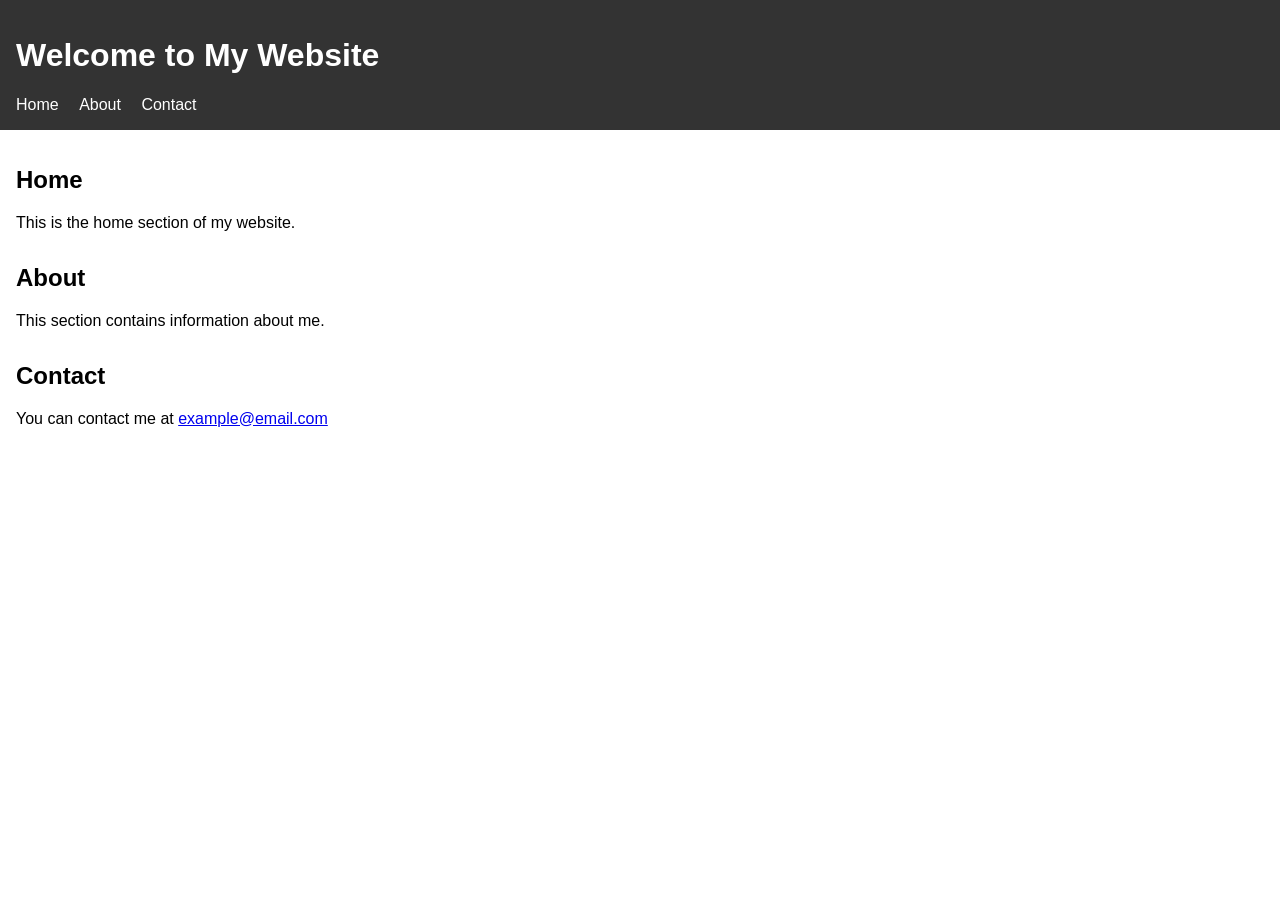
==== index.html @ 0ea0a12b "feat: add dashboard" ====
<!DOCTYPE html>
<html lang="en">
<head>
    <meta charset="UTF-8">
    <meta name="viewport" content="width=device-width, initial-scale=1.0">
    <title>My Website</title>
    <link rel="stylesheet" href="style.css">   
</head>
<body>
    <header>
        <h1>Welcome to My Website</h1>
        <nav>
            <ul>
                <li><a href="#home">Home</a></li>
                <li><a href="#about">About</a></li>
                <li><a href="#contact">Contact</a></li>
            </ul>
        </nav>
    </header>

    <main>
        <section id="home">
            <h2>Home</h2>
            <p>This is the home section of my website.</p>
        </section>

        <section id="about">
            <h2>About</h2>
            <p>This section contains information about me.</p>
        </section>

        <section id="contact">
            <h2>Contact</h2>
            <p>You can contact me at <a href="mailto:example@email.com">example@email.com</a></p>
        </section>
    </main>
</body>
</html>
---- style.css ----
body {
    font-family: Arial, sans-serif;
    margin: 0;
    padding: 0;
}

header {
    background-color: #333;
    color: #fff;
    padding: 1rem;
}

nav ul {
    list-style-type: none;
    margin: 0;
    padding: 0;
}

nav ul li {
    display: inline-block;
    margin-right: 1rem;
}

nav ul li a {
    color: #fff;
    text-decoration: none;
}

main {
    padding: 1rem;
}

section {
    margin-bottom: 2rem;
}

footer {
    background-color: #333;
    color: #fff;
    padding: 1rem;
    text-align: center;
}

heading {
    font-size: 1.5rem;
    margin-bottom: 0.5rem;
}
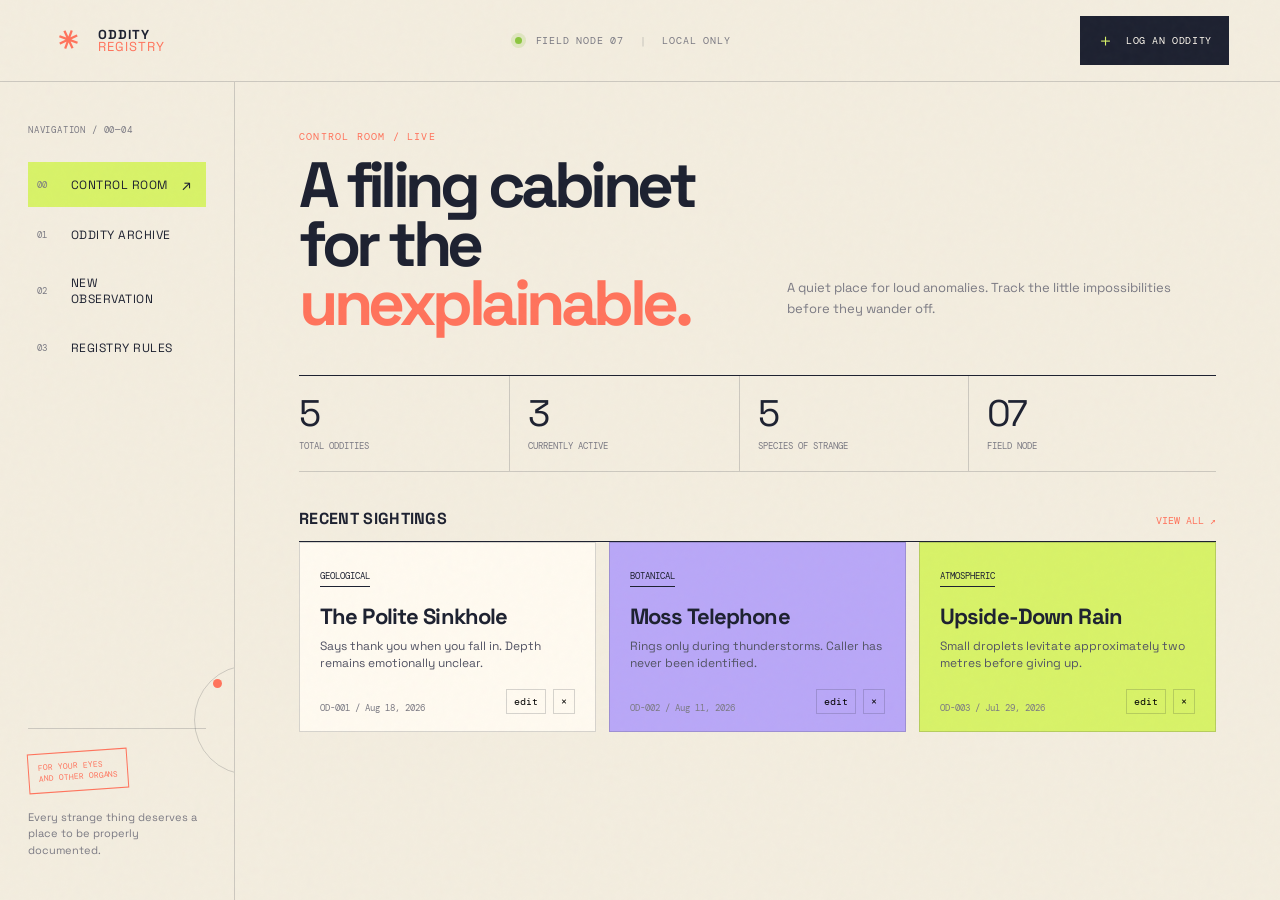
==== commit cfba98ce: "feat: modify frontend design and add interactivity" ====
--- a/index.html
+++ b/index.html
@@ -3,36 +3,43 @@
 <head>
     <meta charset="UTF-8">
     <meta name="viewport" content="width=device-width, initial-scale=1.0">
-    <title>My Website</title>
-    <link rel="stylesheet" href="style.css">   
+    <title>Oddity Registry</title>
+    <link rel="preconnect" href="https://fonts.googleapis.com">
+    <link rel="preconnect" href="https://fonts.gstatic.com" crossorigin>
+    <link href="https://fonts.googleapis.com/css2?family=DM+Mono:wght@400;500&family=Space+Grotesk:wght@400;500;600;700&display=swap" rel="stylesheet">
+    <link rel="stylesheet" href="style.css">
 </head>
 <body>
-    <header>
-        <h1>Welcome to My Website</h1>
-        <nav>
-            <ul>
-                <li><a href="#home">Home</a></li>
-                <li><a href="#about">About</a></li>
-                <li><a href="#contact">Contact</a></li>
-            </ul>
-        </nav>
+    <div class="noise"></div>
+    <header class="topbar">
+        <a class="brand" href="#dashboard" aria-label="Oddity Registry home">
+            <span class="brand-mark">✳</span>
+            <span>ODDITY<br><em>REGISTRY</em></span>
+        </a>
+        <div class="status"><span class="status-dot"></span> FIELD NODE 07 <span class="status-divider">|</span> LOCAL ONLY</div>
+        <button class="top-add" data-route="new"><span>＋</span> log an oddity</button>
     </header>
 
-    <main>
-        <section id="home">
-            <h2>Home</h2>
-            <p>This is the home section of my website.</p>
-        </section>
+    <div class="app-shell">
+        <aside class="sidebar">
+            <p class="eyebrow">Navigation / 00—04</p>
+            <nav class="main-nav" aria-label="Main navigation">
+                <a href="#dashboard" data-nav="dashboard"><span class="nav-number">00</span><span>control room</span><span class="nav-arrow">↗</span></a>
+                <a href="#archive" data-nav="archive"><span class="nav-number">01</span><span>oddity archive</span><span class="nav-arrow">↗</span></a>
+                <a href="#new" data-nav="new"><span class="nav-number">02</span><span>new observation</span><span class="nav-arrow">↗</span></a>
+                <a href="#settings" data-nav="settings"><span class="nav-number">03</span><span>registry rules</span><span class="nav-arrow">↗</span></a>
+            </nav>
+            <div class="sidebar-note">
+                <span class="stamp">FOR YOUR EYES<br>AND OTHER ORGANS</span>
+                <p>Every strange thing deserves a place to be properly documented.</p>
+            </div>
+            <div class="orbit orbit-small"></div>
+        </aside>
 
-        <section id="about">
-            <h2>About</h2>
-            <p>This section contains information about me.</p>
-        </section>
+        <main id="app" class="content" aria-live="polite"></main>
+    </div>
 
-        <section id="contact">
-            <h2>Contact</h2>
-            <p>You can contact me at <a href="mailto:example@email.com">example@email.com</a></p>
-        </section>
-    </main>
+    <div id="toast" class="toast" role="status"></div>
+    <script src="app.js"></script>
 </body>
 </html>
--- a/style.css
+++ b/style.css
@@ -1,49 +1,27 @@
-body {
-    font-family: Arial, sans-serif;
-    margin: 0;
-    padding: 0;
-}
+@import url('https://fonts.googleapis.com/css2?family=DM+Mono:wght@400;500&family=Space+Grotesk:wght@400;500;600;700&display=swap');
 
-header {
-    background-color: #333;
-    color: #fff;
-    padding: 1rem;
-}
-
-nav ul {
-    list-style-type: none;
-    margin: 0;
-    padding: 0;
-}
-
-nav ul li {
-    display: inline-block;
-    margin-right: 1rem;
-}
-
-nav ul li a {
-    color: #fff;
-    text-decoration: none;
-}
-
-main {
-    padding: 1rem;
-}
-
-section {
-    margin-bottom: 2rem;
-}
-
-footer {
-    background-color: #333;
-    color: #fff;
-    padding: 1rem;
-    text-align: center;
-}
-
-heading {
-    font-size: 1.5rem;
-    margin-bottom: 0.5rem;
-}
+:root { --ink: #1d2130; --paper: #f3eddf; --cream: #fffaf0; --coral: #ff735c; --lime: #d8f268; --lavender: #b9a7f7; --muted: #7b7a83; --line: rgba(29, 33, 48, .18); }
+* { box-sizing: border-box; }
+body { margin: 0; color: var(--ink); background: var(--paper); font-family: 'Space Grotesk', sans-serif; min-height: 100vh; }
+button, input, select, textarea { font: inherit; }
+button, a { -webkit-tap-highlight-color: transparent; }
+a { color: inherit; text-decoration: none; }
+.noise { position: fixed; inset: 0; opacity: .08; pointer-events: none; z-index: 5; background-image: url("data:image/svg+xml,%3Csvg viewBox='0 0 160 160' xmlns='http://www.w3.org/2000/svg'%3E%3Cfilter id='n'%3E%3CfeTurbulence type='fractalNoise' baseFrequency='.8' numOctaves='4' stitchTiles='stitch'/%3E%3C/filter%3E%3Crect width='100%25' height='100%25' filter='url(%23n)' opacity='.3'/%3E%3C/svg%3E"); }
+.topbar { height: 82px; padding: 0 4vw; display: flex; align-items: center; justify-content: space-between; border-bottom: 1px solid var(--line); position: relative; z-index: 2; }
+.brand { display: flex; gap: 12px; align-items: center; font-size: 13px; line-height: .86; font-weight: 700; letter-spacing: .08em; }
+.brand em { font-style: normal; font-weight: 400; color: var(--coral); }
+.brand-mark { width: 35px; height: 35px; display: grid; place-items: center; font-size: 25px; color: var(--coral); transform: rotate(20deg); }
+.status, .eyebrow, .mono, .tag, .status-pill, label, .top-add, .stamp, .nav-number { font-family: 'DM Mono', monospace; }
+.status { font-size: 10px; letter-spacing: .08em; color: var(--muted); }.status-dot { display: inline-block; width: 7px; height: 7px; margin-right: 7px; border-radius: 50%; background: #8cc63f; box-shadow: 0 0 0 4px #8cc63f33; }.status-divider { margin: 0 9px; opacity: .4; }
+.top-add, .primary-btn { border: 0; background: var(--ink); color: var(--cream); padding: 13px 17px; cursor: pointer; text-transform: uppercase; letter-spacing: .06em; font-size: 10px; transition: transform .2s, background .2s; }.top-add:hover, .primary-btn:hover { background: var(--coral); transform: translateY(-2px); }.top-add span { color: var(--lime); font-size: 17px; vertical-align: -2px; margin-right: 5px; }
+.app-shell { display: grid; grid-template-columns: 235px 1fr; min-height: calc(100vh - 82px); position: relative; z-index: 1; }.sidebar { border-right: 1px solid var(--line); padding: 42px 28px; position: relative; overflow: hidden; }.eyebrow { margin: 0 0 26px; font-size: 9px; color: var(--muted); letter-spacing: .09em; text-transform: uppercase; }.main-nav { display: grid; gap: 5px; }.main-nav a { display: grid; grid-template-columns: 26px 1fr 15px; gap: 8px; align-items: center; padding: 13px 9px; font-size: 12px; text-transform: uppercase; letter-spacing: .04em; transition: background .2s; }.main-nav a:hover, .main-nav a.active { background: var(--lime); }.nav-number { color: var(--muted); font-size: 9px; }.nav-arrow { font-size: 15px; opacity: 0; }.main-nav a:hover .nav-arrow, .main-nav a.active .nav-arrow { opacity: 1; }.sidebar-note { position: absolute; bottom: 42px; left: 28px; right: 28px; border-top: 1px solid var(--line); padding-top: 22px; }.stamp { display: inline-block; padding: 8px 9px; border: 1px solid var(--coral); color: var(--coral); font-size: 8px; line-height: 1.35; transform: rotate(-4deg); }.sidebar-note p { font-size: 11px; line-height: 1.5; margin: 18px 0 0; color: var(--muted); }.orbit { position: absolute; border: 1px solid var(--line); border-radius: 50%; pointer-events: none; }.orbit-small { width: 110px; height: 110px; right: -70px; bottom: 125px; }.orbit-small:after { content: ''; position: absolute; width: 9px; height: 9px; background: var(--coral); border-radius: 50%; top: 13px; left: 18px; }
+.content { padding: 48px 5vw 70px; max-width: 1300px; width: 100%; }.page-heading { display: flex; align-items: end; justify-content: space-between; gap: 20px; margin-bottom: 42px; }.kicker { font: 10px 'DM Mono', monospace; color: var(--coral); text-transform: uppercase; letter-spacing: .12em; margin: 0 0 13px; }.page-heading h1 { font-size: clamp(39px, 5vw, 72px); line-height: .92; letter-spacing: -.07em; margin: 0; max-width: 700px; }.page-heading h1 em { color: var(--coral); font-style: normal; }.subtle { color: var(--muted); font-size: 13px; line-height: 1.6; max-width: 430px; }
+.metrics { display: grid; grid-template-columns: repeat(4, 1fr); border-top: 1px solid var(--ink); border-bottom: 1px solid var(--line); margin-bottom: 36px; }.metric { padding: 19px 14px 19px 0; border-right: 1px solid var(--line); margin-right: 18px; }.metric:last-child { border-right: 0; }.metric-value { font-size: 37px; letter-spacing: -.07em; line-height: 1; }.metric-label { font: 9px 'DM Mono', monospace; color: var(--muted); text-transform: uppercase; margin-top: 8px; }
+.section-head { display: flex; justify-content: space-between; align-items: baseline; border-bottom: 1px solid var(--ink); padding-bottom: 12px; margin-bottom: 0; }.section-head h2 { font-size: 16px; margin: 0; text-transform: uppercase; letter-spacing: .02em; }.text-link { color: var(--coral); font: 10px 'DM Mono', monospace; text-transform: uppercase; }.records { display: grid; grid-template-columns: repeat(3, 1fr); gap: 13px; }.record-card { background: var(--cream); border: 1px solid var(--line); padding: 20px; min-height: 190px; position: relative; transition: transform .2s; }.record-card:hover { transform: rotate(-1deg) translateY(-3px); }.record-card:nth-child(2n) { background: var(--lavender); }.record-card:nth-child(3n) { background: var(--lime); }.record-card h3 { font-size: 22px; margin: 15px 0 8px; letter-spacing: -.04em; }.record-card p { color: #525363; font-size: 12px; margin: 0; line-height: 1.45; }.tag { display: inline-block; font-size: 9px; text-transform: uppercase; border-bottom: 1px solid currentColor; padding-bottom: 4px; }.record-meta { display: flex; justify-content: space-between; align-items: end; position: absolute; bottom: 17px; left: 20px; right: 20px; }.record-meta small { font: 9px 'DM Mono', monospace; color: var(--muted); }.card-actions { display: flex; gap: 7px; }.icon-btn { border: 1px solid var(--line); background: transparent; font: 10px 'DM Mono', monospace; cursor: pointer; padding: 5px 7px; }.icon-btn:hover { background: var(--ink); color: var(--cream); }
+.archive-toolbar { display: flex; gap: 10px; margin-bottom: 25px; }.search-input, .filter-select { border: 1px solid var(--line); background: transparent; padding: 12px 14px; color: var(--ink); }.search-input { flex: 1; }.filter-select { min-width: 160px; }.archive-list { display: grid; gap: 1px; background: var(--line); border: 1px solid var(--line); }.archive-row { display: grid; grid-template-columns: 34px 1.3fr 1fr 100px 105px; align-items: center; gap: 18px; background: var(--cream); padding: 18px 20px; }.archive-row:hover { background: var(--lime); }.archive-row .row-number { font: 10px 'DM Mono', monospace; color: var(--coral); }.archive-row strong { font-size: 15px; }.archive-row small { color: var(--muted); font: 10px 'DM Mono', monospace; }.status-pill { font-size: 9px; text-transform: uppercase; }.status-pill.active { color: #5a8b22; }.status-pill.dormant { color: #998500; }
+.form-layout { display: grid; grid-template-columns: 1fr 260px; gap: 50px; max-width: 900px; }.form { display: grid; gap: 22px; }.field { display: grid; gap: 8px; }.field label { color: var(--muted); text-transform: uppercase; font-size: 9px; }.field input, .field select, .field textarea { width: 100%; border: 0; border-bottom: 1px solid var(--ink); background: transparent; padding: 10px 0; outline: 0; color: var(--ink); }.field textarea { resize: vertical; min-height: 90px; }.field input:focus, .field textarea:focus, .field select:focus { border-color: var(--coral); }.form-buttons { display: flex; gap: 10px; align-items: center; margin-top: 10px; }.cancel-btn { background: transparent; border: 0; cursor: pointer; color: var(--muted); font: 10px 'DM Mono', monospace; text-transform: uppercase; }.form-aside { background: var(--lavender); padding: 24px; align-self: start; transform: rotate(2deg); }.form-aside h3 { font-size: 25px; letter-spacing: -.06em; margin: 0 0 13px; }.form-aside p { font-size: 12px; line-height: 1.55; color: #525363; }.form-aside .big-eye { display: block; font-size: 60px; margin-bottom: 12px; }
+.settings-list { display: grid; gap: 1px; max-width: 700px; background: var(--line); border: 1px solid var(--line); }.setting { background: var(--cream); padding: 22px; display: flex; justify-content: space-between; align-items: center; gap: 20px; }.setting h3 { font-size: 14px; margin: 0 0 5px; }.setting p { color: var(--muted); font-size: 11px; margin: 0; }.switch { width: 42px; height: 23px; border-radius: 20px; background: var(--ink); padding: 3px; cursor: pointer; }.switch:after { content: ''; display: block; width: 17px; height: 17px; border-radius: 50%; background: var(--lime); transition: transform .2s; }.switch.off { background: var(--muted); }.switch.off:after { transform: translateX(0); background: var(--cream); }.switch:not(.off):after { transform: translateX(19px); }
+.toast { position: fixed; right: 24px; bottom: 24px; padding: 14px 18px; background: var(--ink); color: var(--lime); font: 10px 'DM Mono', monospace; transform: translateY(120px); transition: transform .3s; z-index: 10; }.toast.show { transform: translateY(0); }
+@media (max-width: 820px) { .topbar { height: auto; padding: 18px 20px; flex-wrap: wrap; gap: 16px; }.status { order: 3; width: 100%; }.app-shell { grid-template-columns: 1fr; }.sidebar { border-right: 0; border-bottom: 1px solid var(--line); padding: 17px 20px 14px; }.eyebrow, .sidebar-note, .orbit { display: none; }.main-nav { display: flex; overflow-x: auto; }.main-nav a { min-width: max-content; padding: 10px 8px; }.nav-arrow { display: none; }.content { padding: 34px 20px 60px; }.page-heading { display: block; margin-bottom: 30px; }.page-heading .subtle { margin-top: 18px; }.metrics { grid-template-columns: repeat(2, 1fr); }.metric:nth-child(2) { border-right: 0; }.records { grid-template-columns: 1fr; }.form-layout { grid-template-columns: 1fr; gap: 35px; }.form-aside { max-width: 320px; }.archive-toolbar { flex-direction: column; }.archive-row { grid-template-columns: 25px 1fr 85px; gap: 10px; }.archive-row small:nth-child(3) { display: none; }.archive-row .card-actions { grid-column: 2 / 4; }.top-add { margin-left: auto; } }
 
 
